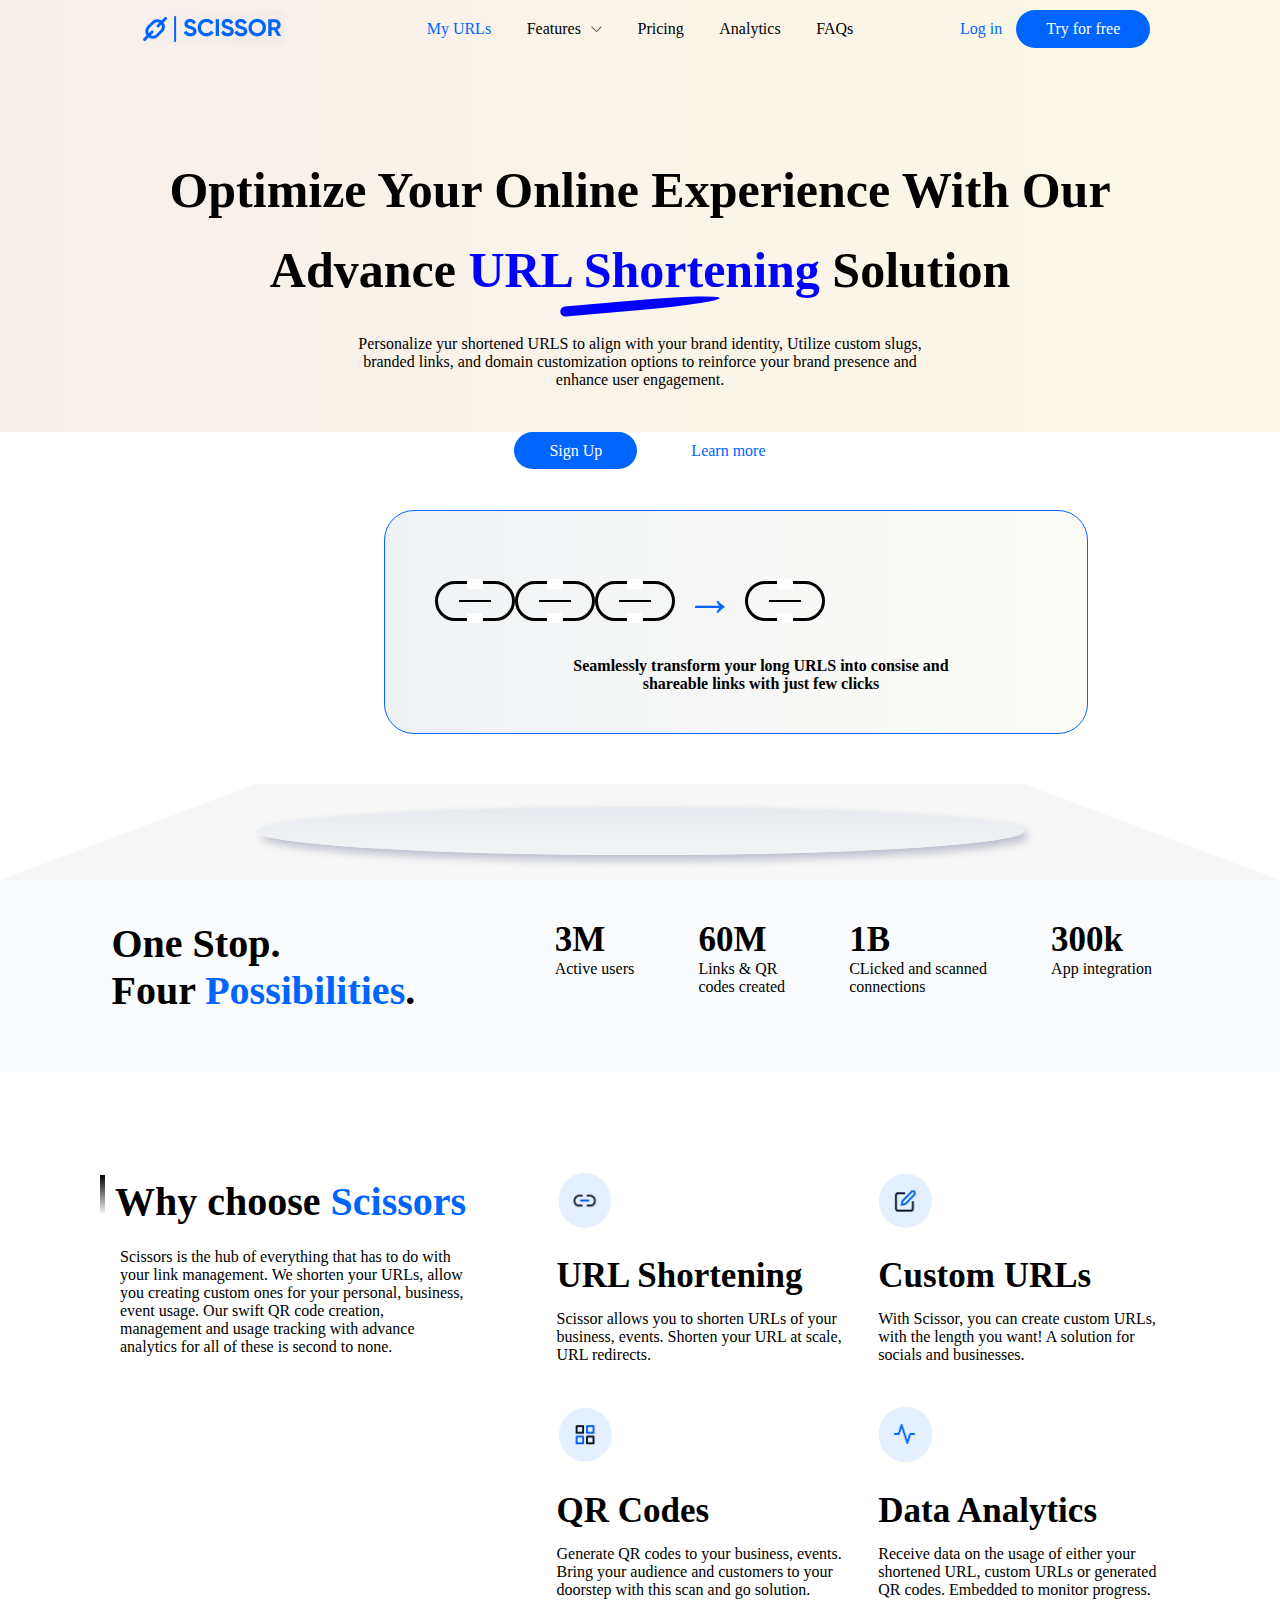
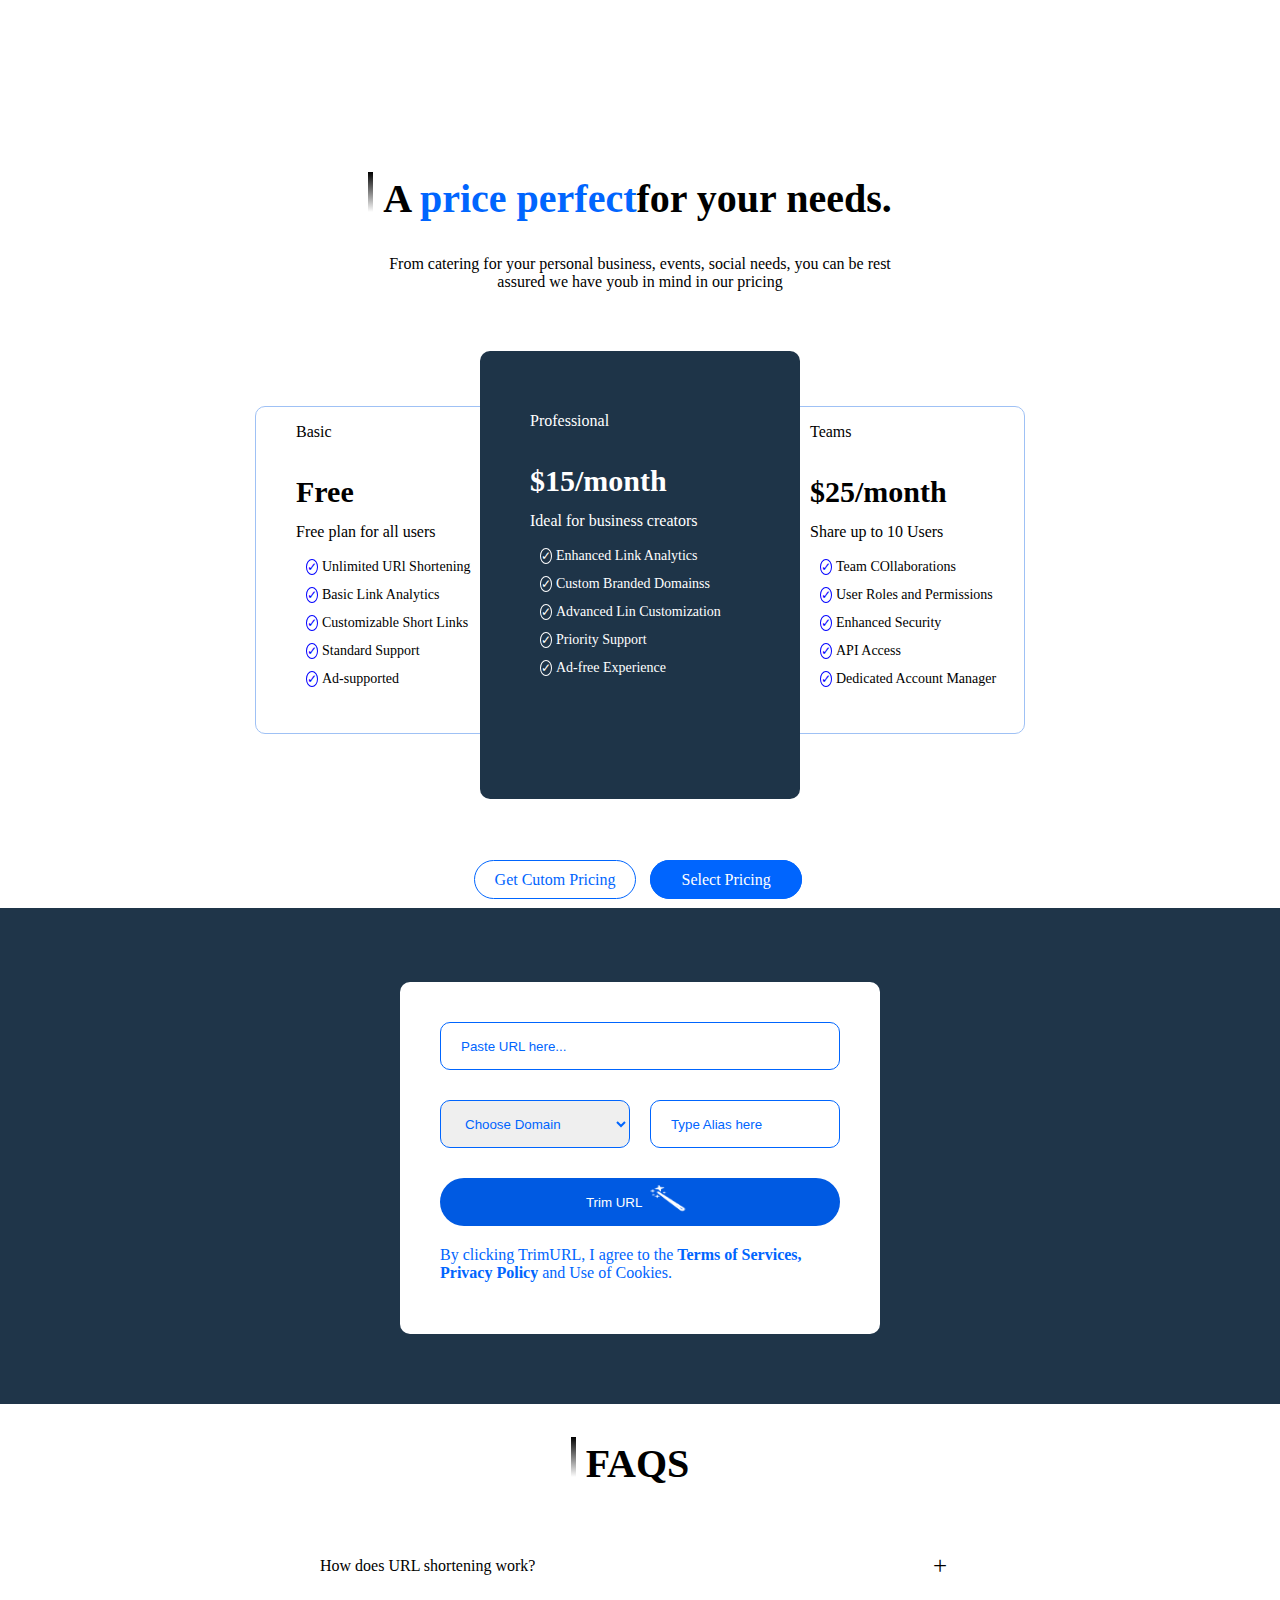
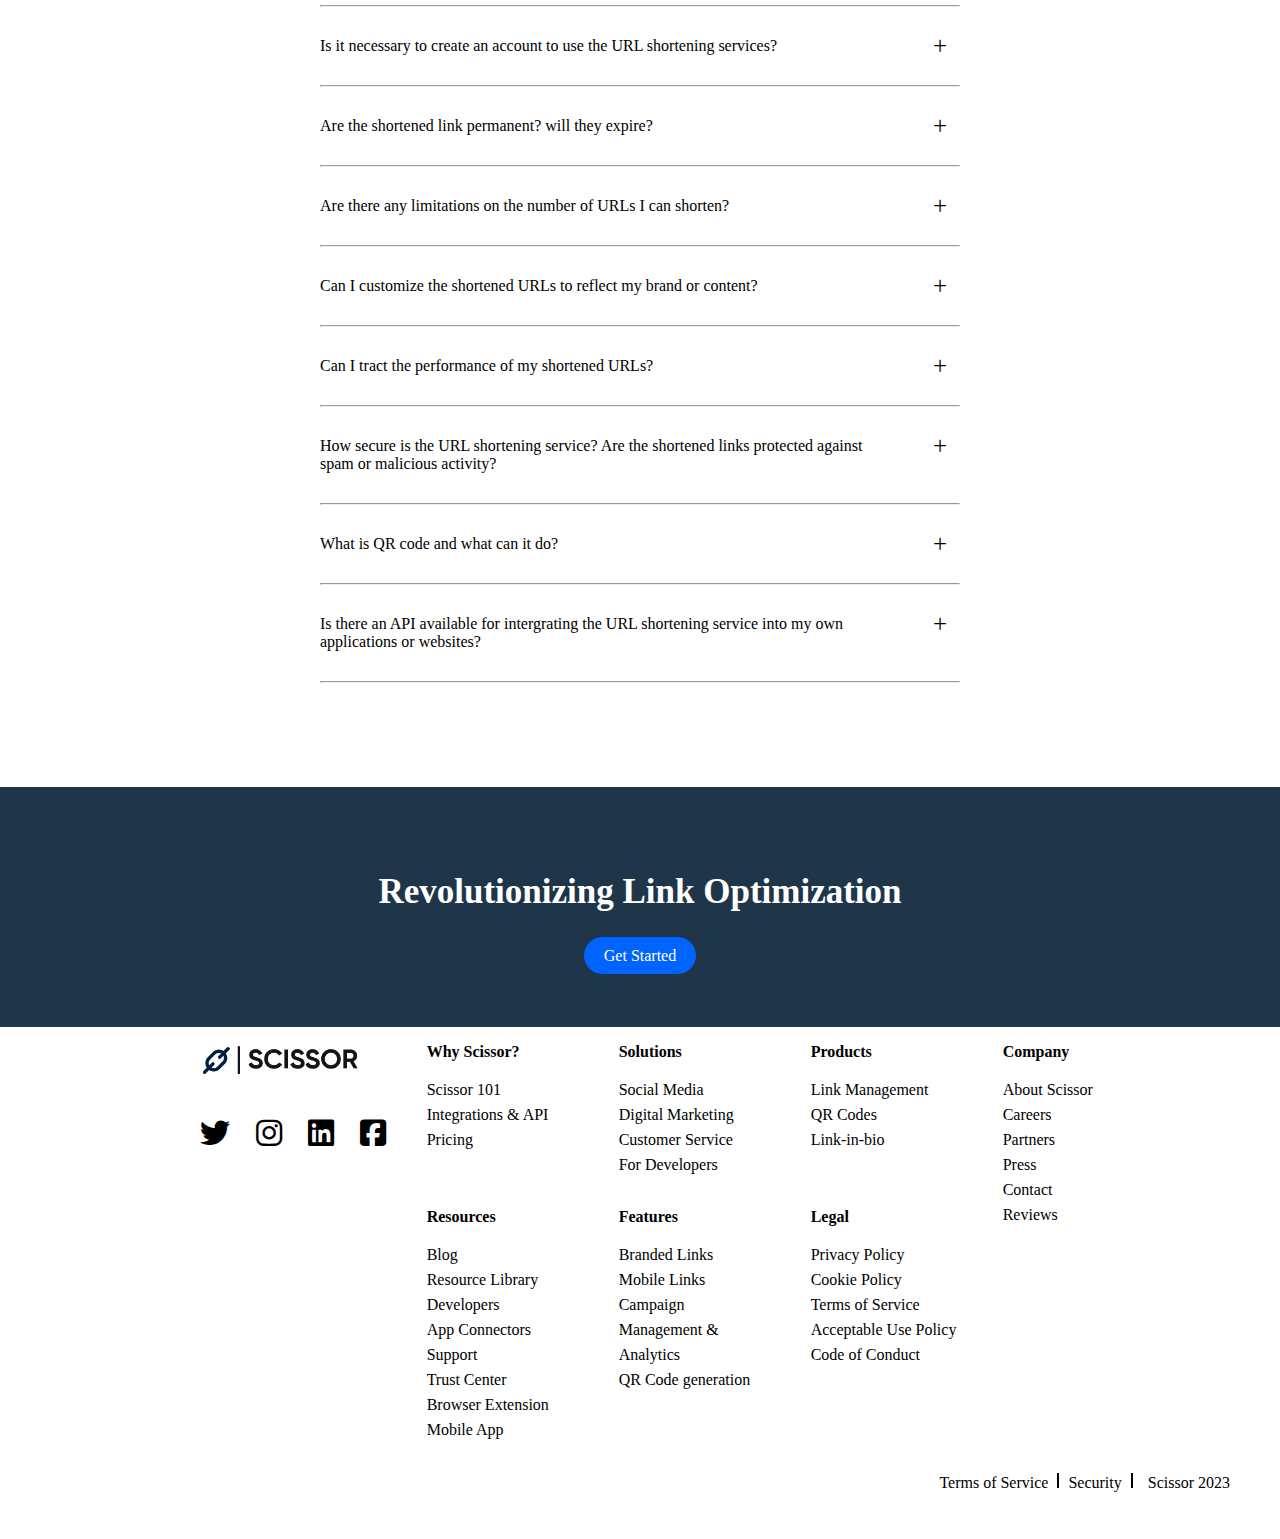
==== Assignment 6/index.html @ 3a5cfe68 "initial commit" ====
<!DOCTYPE html>
<html lang="en">
<head>
    <meta charset="UTF-8">
    <meta name="viewport" content="width=device-width, initial-scale=1.0">
    <link rel="stylesheet" href="style.css">
    <link rel="stylesheet" href="https://cdnjs.cloudflare.com/ajax/libs/font-awesome/6.7.2/css/all.min.css">
    <title>Assignment 6</title>
</head>
<body>
    <nav class="navMenu">
        <div>
            <img src="./images/logo.png" alt="">
        </div>
        <div>
            <a href="">My URLs</a>
            <details class="details">
                <summary class="summary1">Features</summary>
                <a href="">Feature 1</a>
                <a href="">Feature 2</a>
            </details>
            <a href="#price">Pricing</a>
            <a href="#analytics">Analytics</a>
            <a href="#faqs">FAQs</a>
        </div>
        <div>
            <a href="">Log in</a>
            <a href="">Try for free</a>
        </div>
    </nav>
    <div class="header">
        <P>
            Optimize your online experience with our
            <br>
            advance <span>URL shortening</span> solution
        </P>
        <p>
            Personalize yur shortened URLS to align with your brand identity, Utilize custom
            slugs, branded links, and domain customization options to reinforce your brand presence 
            and enhance user engagement.
        </p>
    </div>
    <div class="sign">
        <a href="">Sign up</a>
        <a href="">Learn more</a>
    </div>
    <div class="urlLink">
        <div class="chainContainer">
            <div class="chain"><span></span></div>
            <div class="chain"><span></span></div>
            <div class="chain"><span></span></div>
            <span class="arrow">→</span>
            <div class="chain"><span></span></div>
        </div>
        <p>
            Seamlessly transform your long URLS into consise and shareable links with just few clicks
        </p>
    </div>
    <div class="cubeContainer">
        <div class="oval"></div>
        <div class="topSurface"></div>
        <div class="frontSurface">
            <div class="stop">
                <p>
                    One Stop. 
                    <br>
                    Four <span>Possibilities</span>.
                </p>
            </div>
            <div class="flex">
                <div>
                    <span>3M</span>
                    <span>Active users</span>
                </div>
                <div>
                    <span>60M</span>
                    <span>
                        Links & QR 
                        <br>
                        codes created
                    </span>
                </div>
                <div>
                    <span>1B</span>
                    <span>
                        CLicked and scanned 
                        <br>
                        connections
                    </span>
                </div>
                <div>
                    <span>300k</span>
                    <span>App integration</span>
                </div>
            </div>
        </div>
    </div>
    <div class="choose">
        <div>
            <h2>Why choose <Span>Scissors</Span></h2>
            <p>
                Scissors is the hub of everything that has to do with your link management. 
                We shorten your URLs, allow you creating custom ones for your personal, business, event usage. 
                Our swift QR code creation, 
                management and usage tracking with advance analytics for all of these is second to none.
            </p>
        </div>
        <div>
            <div>
                <img src="./images/url.png" alt="">
                <h2>URL Shortening</h2>
                <p>
                    Scissor allows you to shorten URLs of your business, events. 
                    Shorten your URL at scale, URL redirects.
                </p>
            </div>
            <div>
                <img src="./images/custom.png" alt="">
                <h2>Custom URLs</h2>
                <p>
                    With Scissor, you can create custom URLs, with the length you want! 
                    A solution for socials and businesses.
                </p>
            </div>
            <div>
                <img src="./images/code.png" alt="">
                <h2>QR Codes</h2>
                <p>
                    Generate QR codes to your business, events. 
                    Bring your audience and customers to your doorstep with this scan and go solution.
                </p>
            </div>
            <div>
                <img src="./images/data.png" alt="">
                <h2>Data Analytics</h2>
                <p>
                    Receive data on the usage of either your shortened URL, custom URLs or generated QR codes. 
                    Embedded to monitor progress.
                </p>
            </div>
        </div>
    </div>
    <div id="price">
        <h2>A <span>price perfect</span>for your needs.</h2>
        <p>
            From catering for your personal business, events, social needs, you can be rest 
            assured we have youb in mind in our pricing
        </p>
        <div class="card">
            <div class="card1">
                <p>Basic</p>
                <p>Free</p>
                <p>Free plan for all users</p>
                <div>
                    <span>&check;</span>
                    <span>Unlimited URl Shortening</span>
                </div>
                <div>
                    <span>&check;</span>
                    <span>Basic Link Analytics</span>
                </div>
                <div>
                    <span>&check;</span>
                    <span>Customizable Short Links</span>
                </div>
                <div>
                    <span>&check;</span>
                    <span>Standard Support</span>
                </div>
                <div>
                    <span>&check;</span>
                    <span>Ad-supported</span>
                </div>
            </div>
            <div class="card2">
                <p>Professional</p>
                <p>$15/month</p>
                <p>Ideal for business creators</p>
                <div>
                    <span>&check;</span>
                    <span>Enhanced Link Analytics</span>
                </div>
                <div>
                    <span>&check;</span>
                    <span>Custom Branded Domainss</span>
                </div>
                <div>
                    <span>&check;</span>
                    <span>Advanced Lin Customization</span>
                </div>
                <div>
                    <span>&check;</span>
                    <span>Priority Support</span>
                </div>
                <div>
                    <span>&check;</span>
                    <span>Ad-free Experience</span>
                </div>
            </div>
            <div class="card3">
                <p>Teams</p>
                <p>$25/month</p>
                <p>Share up to 10 Users</p>
                <div>
                    <span>&check;</span>
                    <span>Team COllaborations</span>
                </div>
                <div>
                    <span>&check;</span>
                    <span>User Roles and Permissions</span>
                </div>
                <div>
                    <span>&check;</span>
                    <span>Enhanced Security</span>
                </div>
                <div>
                    <span>&check;</span>
                    <span>API Access</span>
                </div>
                <div>
                    <span>&check;</span>
                    <span>Dedicated Account Manager</span>
                </div>
            </div>
        </div>
        <div class="buttons">
            <a href="">Get Cutom Pricing</a>
            <a href="">Select Pricing</a>
        </div>
    </div>
    <div class="analytics" id="analytics">
        <form action="" method="post">
            <input type="text" placeholder="Paste URL here...">
            <div>
                <select name="choose" id="choose">
                    <option value="" selected disabled>Choose Domain</option>
                    <option value="">Basic</option>
                    <option value="">Professional</option>
                    <option value="">Teams</option>
                </select>
                <input type="text" placeholder="Type Alias here">
            </div>
            <button><span>Trim URL</span> &nbsp; <span><img src="./images/wand.png" alt="wand"></span></button>
            <p>
                By clicking TrimURL, I agree to the <span>Terms of Services, Privacy Policy</span> 
                and Use of Cookies.
            </p>
        </form>
    </div>
    <div id="faqs">
        <h2>FAQS</h2>
        <div class="accordion">
            <details>
                <summary class="sum1">How does URL shortening work?</summary>
                <p>
                    URL Shortening works by taking a long URL and creating a shorter, condensed version that 
                    redirects to the original URL. When a user clicks on the shortened link, they are 
                    redirected to the intended destination
                </p>
            </details>
            <hr>
            <details>
                <summary class="sum1">Is it necessary to create an account to use the URL shortening services?</summary>
                <p>
                    Lorem ipsum dolor sit amet consectetur adipisicing elit. Ipsum ipsa deleniti soluta omnis numquam quod? 
                    Dolorem consectetur, vitae quod, 
                    reprehenderit eum molestiae officia perferendis ducimus eos cum aspernatur repellat! 
                    Porro aliquid iure esse dolor consectetur natus autem laudantium ullam explicabo excepturi, 
                    doloribus accusamus modi facere voluptatem ut facilis? Maxime, ut!
                </p>
            </details>
            <hr>
            <details>
                <summary class="sum1">Are the shortened link permanent? will they expire?</summary>
                <p>
                    Lorem, ipsum dolor sit amet consectetur adipisicing elit. 
                    Soluta, velit ipsam labore omnis id at maiores voluptates neque esse sint architecto? 
                    Quibusdam neque aperiam molestiae similique quam temporibus eos illo.
                </p>
            </details>
            <hr>
            <details>
                <summary class="sum1">Are there any limitations on the number of URLs I can shorten?</summary>
                <p>
                    Lorem, ipsum dolor sit amet consectetur adipisicing elit. 
                    Soluta, velit ipsam labore omnis id at maiores voluptates neque esse sint architecto? 
                    Quibusdam neque aperiam molestiae similique quam temporibus eos illo.
                </p>
            </details>
            <hr>
            <details>
                <summary class="sum1">Can I customize the shortened URLs to reflect my brand or content?</summary>
                <p>
                    Lorem, ipsum dolor sit amet consectetur adipisicing elit. 
                    Soluta, velit ipsam labore omnis id at maiores voluptates neque esse sint architecto? 
                    Quibusdam neque aperiam molestiae similique quam temporibus eos illo.
                </p>
            </details>
            <hr>
            <details>
                <summary class="sum1">Can I tract the performance of my shortened URLs?</summary>
                <p>
                    Lorem, ipsum dolor sit amet consectetur adipisicing elit. 
                    Soluta, velit ipsam labore omnis id at maiores voluptates neque esse sint architecto? 
                    Quibusdam neque aperiam molestiae similique quam temporibus eos illo.
                </p>
            </details>
            <hr>
            <details>
                <summary class="sum2">
                    How secure is the URL shortening service? Are the shortened links 
                    protected against spam or malicious activity? 
                </summary>
                <p>
                    Lorem, ipsum dolor sit amet consectetur adipisicing elit. 
                    Soluta, velit ipsam labore omnis id at maiores voluptates neque esse sint architecto? 
                    Quibusdam neque aperiam molestiae similique quam temporibus eos illo.
                </p>
            </details>
            <hr>
            <details>
                <summary class="sum1">What is QR code and what can it do?</summary>
                <p>
                    Lorem, ipsum dolor sit amet consectetur adipisicing elit. 
                    Soluta, velit ipsam labore omnis id at maiores voluptates neque esse sint architecto? 
                    Quibusdam neque aperiam molestiae similique quam temporibus eos illo.
                </p>
            </details>
            <hr>
            <details>
                <summary class="sum2">
                    Is there an API available for intergrating the URL shortening service into my own
                    applications or websites?
                </summary>
                <p>
                    Lorem, ipsum dolor sit amet consectetur adipisicing elit. 
                    Soluta, velit ipsam labore omnis id at maiores voluptates neque esse sint architecto? 
                    Quibusdam neque aperiam molestiae similique quam temporibus eos illo.
                </p>
            </details>
            <hr>
        </div>
    </div>
    <div class="revolution">
        <p>Revolutionizing Link Optimization</p>
        <a href="">Get Started</a>
    </div>
    <div class="footer">
        <div>
            <div>
                <img src="./images/logo2.png" alt="">
                <div>
                    <i class="fa-brands fa-twitter"></i>
                    <i class="fa-brands fa-instagram"></i>
                    <i class="fa-brands fa-linkedin"></i>
                    <i class="fa-brands fa-square-facebook"></i>
                </div>
            </div>
            <div>
                <div>
                    <p>Why Scissor?</p>
                    <p>
                        Scissor 101 
                        <br>
                        Integrations & API 
                        <br>
                        Pricing 
                        <br>
                    </p>
                </div>
                <div>
                    <p>Solutions</p>
                    <p>
                        Social Media
                        <br>
                        Digital Marketing
                        <br>
                        Customer Service
                        <br>
                        For Developers
                    </p>
                </div>
                <div>
                    <p>Products</p>
                    <p>
                        Link Management
                        <br>
                        QR Codes
                        <br>
                        Link-in-bio
                    </p>
                </div>
                <div>
                    <p>Company</p>
                    <p>
                        About Scissor
                        <br>
                        Careers
                        <br>
                        Partners
                        <br>
                        Press
                        <br>
                        Contact
                        <br>
                        Reviews
                    </p>
                </div>
                <div>
                    <p>Resources</p>
                    <p>
                        Blog
                        <br>
                        Resource Library
                        <br>
                        Developers
                        <br>
                        App Connectors
                        <br>
                        Support
                        <br>
                        Trust Center
                        <br>
                        Browser Extension
                        <br>
                        Mobile App
                    </p>
                </div>
                <div>
                    <p>Features</p>
                    <p>
                        Branded Links
                        <br>
                        Mobile Links
                        <br>
                        Campaign
                        <br>
                        Management & <br>
                        Analytics
                        <br>
                        QR Code generation
                    </p>
                </div>
                <div>
                    <p>Legal</p>
                    <p>
                        Privacy Policy
                        <br>
                        Cookie Policy
                        <br>
                        Terms of Service
                        <br>
                        Acceptable Use Policy
                        <br>
                        Code of Conduct
                    </p>
                </div>
            </div>
        </div>
        <div>
            <p>Terms of Service <span></span> Security <span></span>Scissor 2023</p>
        </div>
    </div>
</body>
</html>
---- Assignment 6/style.css ----
*, *::before, *::after{
    box-sizing: border-box;
}
html{
    scroll-behavior: smooth;
}
body{
    margin: 0;
    padding: 0;
    font-family: roboto;
    background-color: #ffffff;
}
@font-face {
    font-family: roboto;
    src: url(/fonts/Roboto-Light.ttf);
}
.navMenu{
    display: grid;
    grid-template-columns: 1fr 1fr 1fr;
    justify-items: center;
    width: 100%;
    height: 5em;
    padding-top: 10px;
    background-image: linear-gradient(to right, #f7efec, #fbf8e5);
}
.navMenu>div:nth-child(2){
    display: flex;
    flex-direction: row;
    justify-content: space-between;
    width: 100%;
    height: 2em;
    padding-top: 10px;  
}
.navMenu>div:nth-child(2)>a{
    text-decoration: none;
    color: black;
}
.navMenu>div:nth-child(2)>a:first-child{
    color: #0065fe;
}
.details{
    overflow: scroll;
    -ms-overflow-style: none;
    scrollbar-width: none;
    cursor: pointer;
    height: inherit;
}
.details::-webkit-scrollbar{
    display: none;
}
.details[open]{
    height: 3.5em;
    transition: all 0.2s;
}
.summary1~a{
    display: block;
    color: black;
    text-decoration: none;
}
.summary1{
    list-style-type: none;
}
.summary1::after{
    content: "⌵";
    margin-left: 10px;
    font-size: 14px;
    position: relative;
    top: -2px;  
}
details[open]>.summary1::after{
    content: "˄";
    margin-left: 10px;
    font-size: 14px;
    position: relative;
    top: -2px;
}
.navMenu>div:last-child{
    width: 50%;
}
.navMenu>div:last-child>a{
    text-decoration: none;
    display: inline-block;
}
.navMenu>div:last-child>a:first-child{
    color: #0065fe;
    margin-right: 10px;
}
.navMenu>div:last-child>a:last-child{
    color: white;
    background-color: #0065fe;
    padding: 10px 30px;
    border-radius: 20px;
}
.header{
    width: 100%;
    height: 22em;
    padding: 20px;
    background-image: linear-gradient(to right, #f7efec, #fbf8e5);
}
.header>p:first-child{
    text-align: center;
    font-size: 50px;
    font-weight: bold;
    text-transform: capitalize;
    line-height: 80px;
    position: relative;
    height: 10rem;
}
.header>p:first-child>span{
    color: blue;
}
.header>p:first-child>span::after{
    display: inline-block;
    content: " ";
    position: absolute;
    bottom: 0;
    left: 50%;
    transform: translateX(-50%) rotate(-5deg);
    background-color: blue;
    width: 10rem;
    height: 10px;
    border-top-left-radius: 5px;
    border-bottom-left-radius: 5px;
    border-top-right-radius: 50%;
    border-bottom-right-radius: 50%;
}
.header>p:last-child{
    position: absolute;
    left: 50%;
    transform: translateX(-50%);
    text-align: center;
    width: 45%;
    margin-top: -25px;
}
.sign{
    width: 100%;
    text-align: center;
    margin-top: 10px;
    margin-bottom: 50px;
}
.sign>a:first-child{
    background-color: #0065fe;
    color: white;
    text-decoration: none;
    text-transform: capitalize;
    padding: 10px 35px;
    border-radius: 50px;
    margin-right: 50px;
}
.sign>a:last-child{
    color: #0065fe;
    text-decoration: none;
}
.urlLink{
    width:55%;
    height: 14em;
    position: relative;
    left: 30%;
    border: solid 1px #0065fe;
    border-radius: 30px;
    padding: 70px 0 0 50px;
    background-image: linear-gradient(to right, #eff2f5, #fdfcf7);
}
.chainContainer{
    display: flex;
    margin-bottom: 30px;
}
.chain{
    width: 5rem;
    height: 40px;
    border: 3px solid black;
    border-radius: 50px;
    position: relative;
    display: flex;
    align-items: center;
    justify-content: center;
}
.chain::before,
.chain::after {
    content: "";
    position: absolute;
    width: 16px;
    height: 10px;
    background: white;
}
.chain::before{ 
    top: -5px; 
} 
.chain::after{ 
    bottom: -5px; 
}
.chain>span{
    display: inline-block;
    width: 2rem;
    height: 2px;
    background-color: black;
}
.arrow{
    font-size: 50px;
    color: #0065fe;
    margin: -12px 10px 0 10px;
}
.urlLink>p{
    text-align: center;
    font-weight: bold;
    width: 60%;
    position: relative;
    left: 50%;
    transform: translate(-50%);
}
.cubeContainer{
    width: 100%;
    height: 18em;
    margin-top: 50px;
    position: relative;
}
.oval{
    width: 60%;
    height: 3rem;
    background-image: linear-gradient(to bottom, #e6ebf0, #f3f4f5);
    border-radius: 50%;
    box-shadow: 5px 5px 10px #b7bbca;
    position: absolute;
    top: 8%;
    left: 50%;
    transform: translateX(-50%);
    z-index: 1;
}
.topSurface{
    width: 100%;
    height: 6rem;
    background-color: #f8f7f7;
    clip-path: polygon(20% 0%, 80% 0%, 100% 100%, 0% 100%);
}
.frontSurface{
    display: grid;
    grid-template-columns: 1fr 2fr;
    width: 100%;
    height: 12rem;
    background-color: #f9fbfd;
    justify-items: center;
}
.frontSurface>.stop>p{
    font-size: 40px;
    font-weight: bold;
    padding-left: 100px;
}
.frontSurface>.stop>p>span{
    color: #0065fe;
}
.frontSurface>.flex{
    display: flex;
    flex-direction: row;
    justify-content: space-between;
    width: 70%;
    padding-top: 40px;
}
.frontSurface>.flex>div>span{
    display: block;
}
.frontSurface>.flex>div>span:first-child{
    font-size: 35px;
    font-weight: bold;
}
.choose{
    display: grid;
    grid-template-columns: 1fr 1.3fr;
    width: 100%;
    height: 30em;
    margin-top: 70px;
}
.choose>div:first-child{
    padding-left: 120px;
}
.choose>div:first-child>h2{
    font-size: 40px;
    font-weight: bold;
    line-height: 10px;
}
.choose>div:first-child>h2::before{
    display: inline-block;
    content: " ";
    background-image: linear-gradient(to bottom, rgb(0, 0, 0), rgb(255, 255, 255));
    height: 40px;
    width: 5px;
    margin-left: -20px;
    margin-right: 10px;
}
.choose>div:first-child>h2>span{
    color: #0065fe;
}
.choose>div:first-child>p{
    width: 80%;
}
.choose>div:last-child{
    display: grid;
    grid-template-columns: 1fr 1fr;
    grid-gap: 20px;
    padding-right: 100px;
    padding-top: 30px;
}
.choose>div:last-child>div>img{
    height: 3.5em;
    width: 3.5em;
    border-radius: 100%;
    margin-bottom: 10px;
}
.choose>div:last-child>div>h2{
    font-size: 35px;
    line-height: 10px;
}
#price{
    width: 100%;
    height: 46em;
    margin-top: 150px;
}
#price>h2{
    text-align: center;
    font-size: 40px;
    font-weight: bold;
}
#price>h2::before{
    display: inline-block;
    content: " ";
    background-image: linear-gradient(to bottom, rgb(0, 0, 0), rgb(255, 255, 255));
    height: 40px;
    width: 5px;
    margin-left: -20px;
    margin-right: 10px;
}
#price>h2>span{
    color: #0065fe;
}
#price>p{
    text-align: center;
    width: 40%;
    position: relative;
    left: 50%;
    transform: translateX(-50%);
    margin-bottom: 60px;
}
#price>.card{
    display: flex;
    flex-direction: row;
    position: relative;
    left: 15%;
    width: 70%;
    height: 30em;
}
.card1,.card3{
    height: 20.5em;
    width: 16em;
    padding-left: 40px;
    position: absolute;
    top: 55px;
    border: solid 1px #9fc1f5;
    border-radius: 10px;
}
.card1{
    left: 63px;
}
.card3{
    right: 63px;
}
.card2{
    height: 28em;
    width: 20em;
    background-color: #1e3448;
    color: white;
    padding: 45px 0 0 50px;
    border-radius: 10px;
    position: absolute;
    left: 50%;
    transform: translateX(-50%);
    z-index: 1;
}
.card1>p:first-child,.card2>p:first-child,.card3>p:first-child{
    margin-bottom: 50px;
}
.card1>p:nth-child(2),.card2>p:nth-child(2),.card3>p:nth-child(2){
    font-size: 30px;
    font-weight: bold;
    line-height: 2px;
}
.card1>div,.card2>div,.card3>div{
    margin: 10px;
}
.card1>div>span:first-child,.card3>div>span:first-child{
    height: 1.5rem;
    width: 1.5rem;
    font-size: 12px;
    color: blue;
    border: solid 1px blue;
    border-radius: 100%; 
}
.card2>div>span:first-child{
    height: 1.5rem;
    width: 1.5rem;
    font-size: 12px;
    color: white;
    border: solid 1px white;
    border-radius: 100%; 
}
.card1>div>span:last-child,.card2>div>span:last-child,.card3>div>span:last-child{
    font-size: 14px;
}
#price>.buttons{
    width: 50%;
    height: 3em;
    padding-top: 20px;
    position: relative;
    left: 50%;
    transform: translateX(-50%);
    margin-top: 20px;
}
#price>.buttons>a{
    position: relative;
    left: 24%;
}
#price>.buttons>a:first-child{
    text-decoration: none;
    padding: 10px 20px;
    border: solid 1px #0065fe;
    border-radius: 30px;
    margin-right: 10px;
    color: #0065fe;
}
#price>.buttons>a:last-child{
    text-decoration: none;
    padding: 10px 30px;
    border: solid 1px #0065fe;
    border-radius: 30px;
    background-color: #0065fe;
    color: white;
}
.analytics{
    width: 100%;
    height: 31em;
    background-color: #1f3549;
}
.analytics>form{
    width: 30rem;
    height: 22rem;
    background-color: white;
    padding: 40px;
    position: relative;
    top: 15%;
    left: 50%;
    transform: translateX(-50%);
    border-radius: 10px;
}
::placeholder{
    color: #0065fe;
}
.analytics>form>input{
    width: 100%;
    height: 3rem;
    border: solid 1px #0065fe;
    border-radius: 10px;
    padding-left: 20px;
}
.analytics>form>div{
    display: flex;
    gap: 20px;
    margin: 30px 0;
}
.analytics>form>div>select,.analytics>form>div>input{
    width: 50%;
    height: 3rem;
    border: solid 1px #0065fe;
    border-radius: 10px;
    padding-left: 20px;
    color: #0065fe;
} 
.analytics>form>button{
    width: 100%;
    height: 3rem;
    background-color: #005ae2;
    color: white;
    display: flex;
    align-items: center;
    justify-content: center;
    border: none;
    border-radius: 30px;
    cursor: pointer;
    margin-bottom:20px;
}
.analytics>form>button>span:last-child>img{
    height: 2rem;
    width: 3rem;
}
.analytics>form>p{
    color: #0065fe;
}
.analytics>form>p>span{
    font-weight: bold;
}
#faqs{
    width: 100%;
    height: 50em;
}
#faqs>h2{
    text-align: center;
    font-size: 40px;
    margin-bottom: 70px;
}
#faqs>h2::before{
    display: inline-block;
    content: " ";
    background-image: linear-gradient(to bottom, rgb(0, 0, 0), rgb(255, 255, 255));
    height: 40px;
    width: 5px;
    margin-left: -20px;
    margin-right: 10px;
}
.accordion{
    width: 50%;
    height: 30rem;
    position: relative;
    left: 50%;
    transform: translateX(-50%);
}
 .accordion>details{
    margin: 30px 0;
 }
 .accordion>details>summary{
    list-style-type: none;
    cursor: pointer;
    width: 90%;
 }
 .sum1::after{
    content: "+";
    display: inline-block;
    position: absolute;
    right: 2%;
    font-size: 25px;
    margin-top: -5px;
 }
 .sum2::before{
    content: "+";
    display: inline-block;
    position: absolute;
    right: 2%;
    font-size: 25px;
    margin-top: -5px;
 }
 .accordion>details[open]>.sum1::after{
    content: "-";
    display: inline-block;
    position: absolute;
    right: 2%;
    font-size: 50px;
    margin-top: -22px;
 }
 .accordion>details[open]>.sum2::before{
    content: "-";
    display: inline-block;
    position: absolute;
    right: 2%;
    font-size: 50px;
    margin-top: -22px;
 }
 .revolution{
    width: 100%;
    height: 15em;
    background-color: #1f3549;
    text-align: center;
    margin-top: 150px;
    padding-top: 50px;
 }
 .revolution>p{
    color: white;
    font-size: 35px;
    font-weight: bold;
 }
 .revolution>a{
    padding: 10px 20px;
    background-color: #0065fe;
    color: white;
    text-decoration: none;
    border-radius: 20px;
 }
 .footer{
    width: 100%;
    height: 32em;
 }
 .footer>div:first-child{
    display: grid;
    grid-template-columns: 1fr 2fr;
 }
 .footer>div>div:first-child{
    padding: 15px 0 0 200px;
 }
 .footer>div>div:first-child>img{
    height: 2em;
    width: 10em;
    margin-bottom: 40px;
 }
 .footer>div>div:first-child>div>i{
    font-size: 30px;
    margin: 0 22px 0 0;
 }
 .footer>div>div:last-child{
    display: grid;
    grid-template-columns: repeat(4, 1fr);
    height: 30rem;
    width: 90%;
 }
 .footer>div>div:last-child>div:nth-child(5),.footer>div>div:last-child>div:nth-child(6),.footer>div>div:last-child>div:nth-child(7){
    margin-top: -100px;
 }
 .footer>div>div:last-child>div>p:first-child{
    font-weight: bold;
 }
 .footer>div>div:last-child>div>p:last-child{
    line-height: 25px;
 }
 .footer>div:last-child{
    width: 100%;
    text-align: right;
    padding-right: 50px;
    margin-top: -50px;
 }
 .footer>div:last-child>p>span{
    display: inline-block;
    height: 15px;
    width: 2px;
    background-color: black;
    margin: 0 5px;
 }
 .footer>div:last-child>p>span:last-child{
    margin-right: 15px;
 }
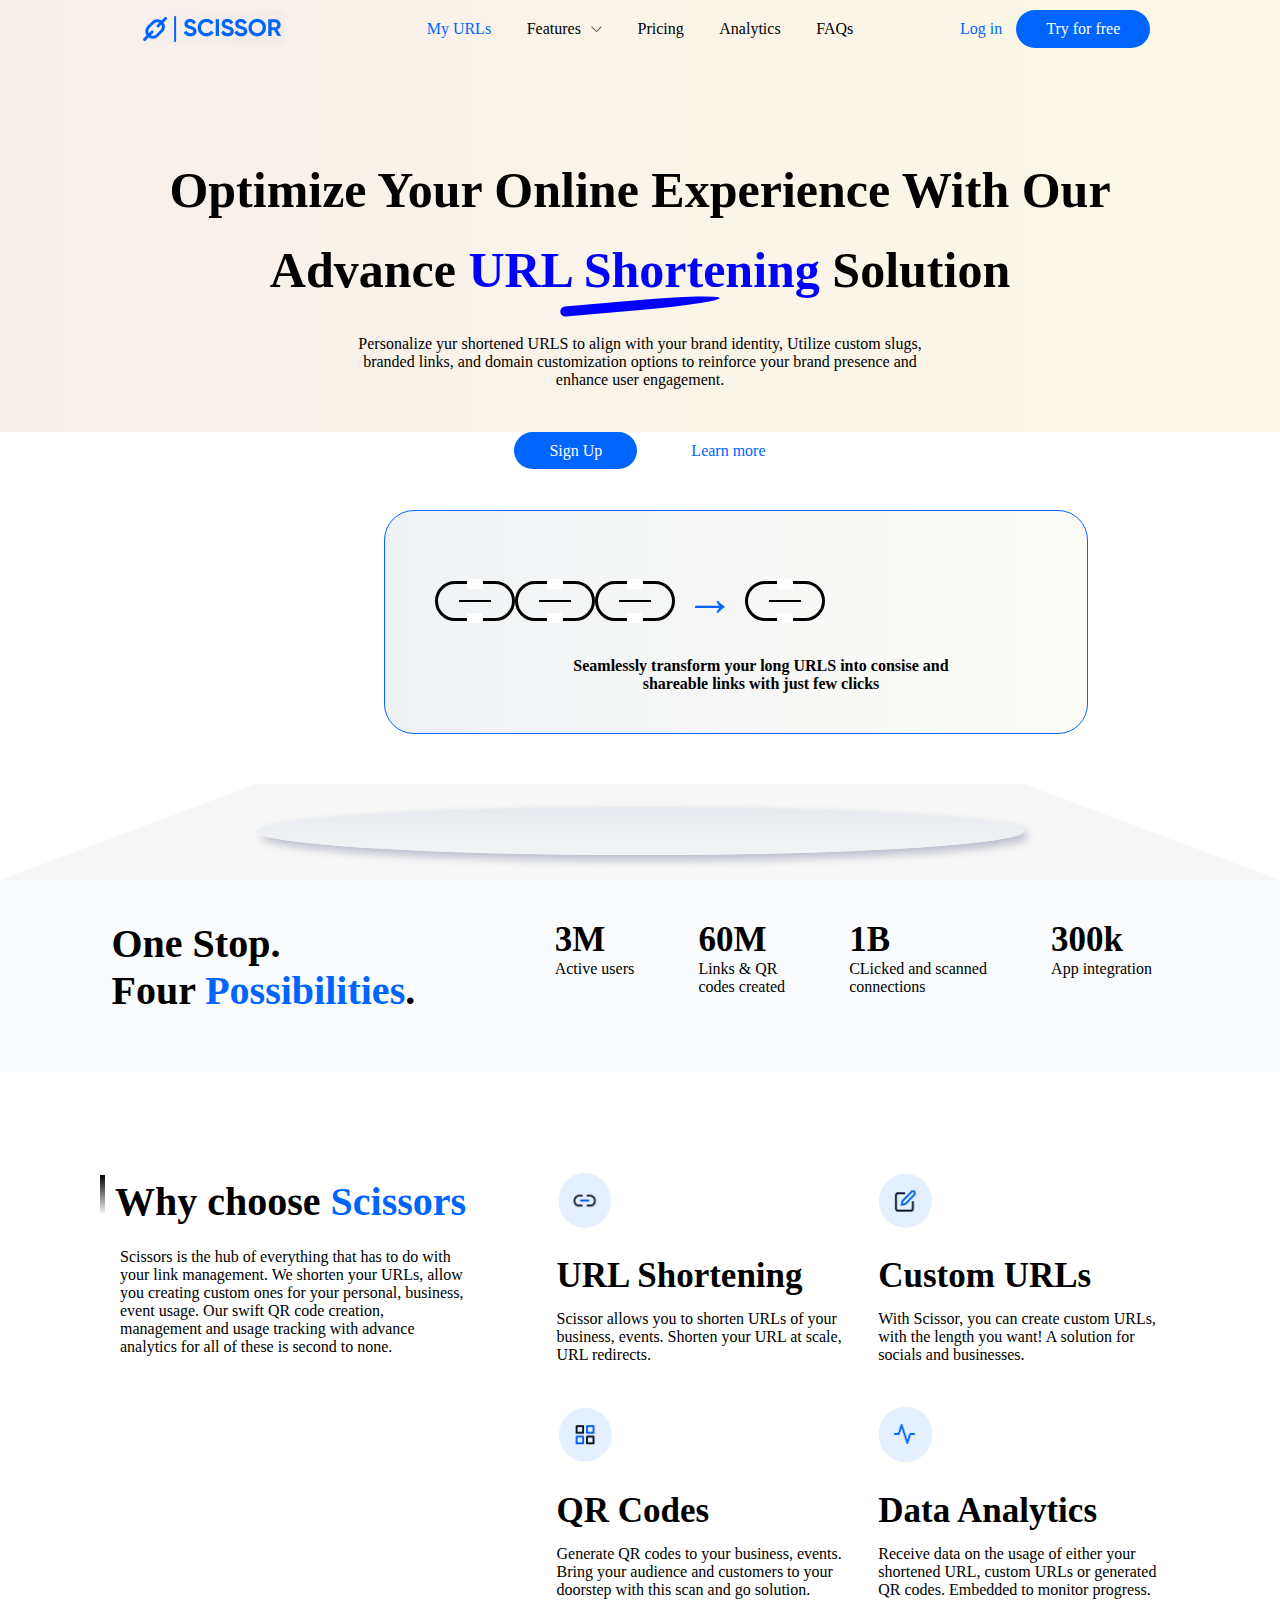
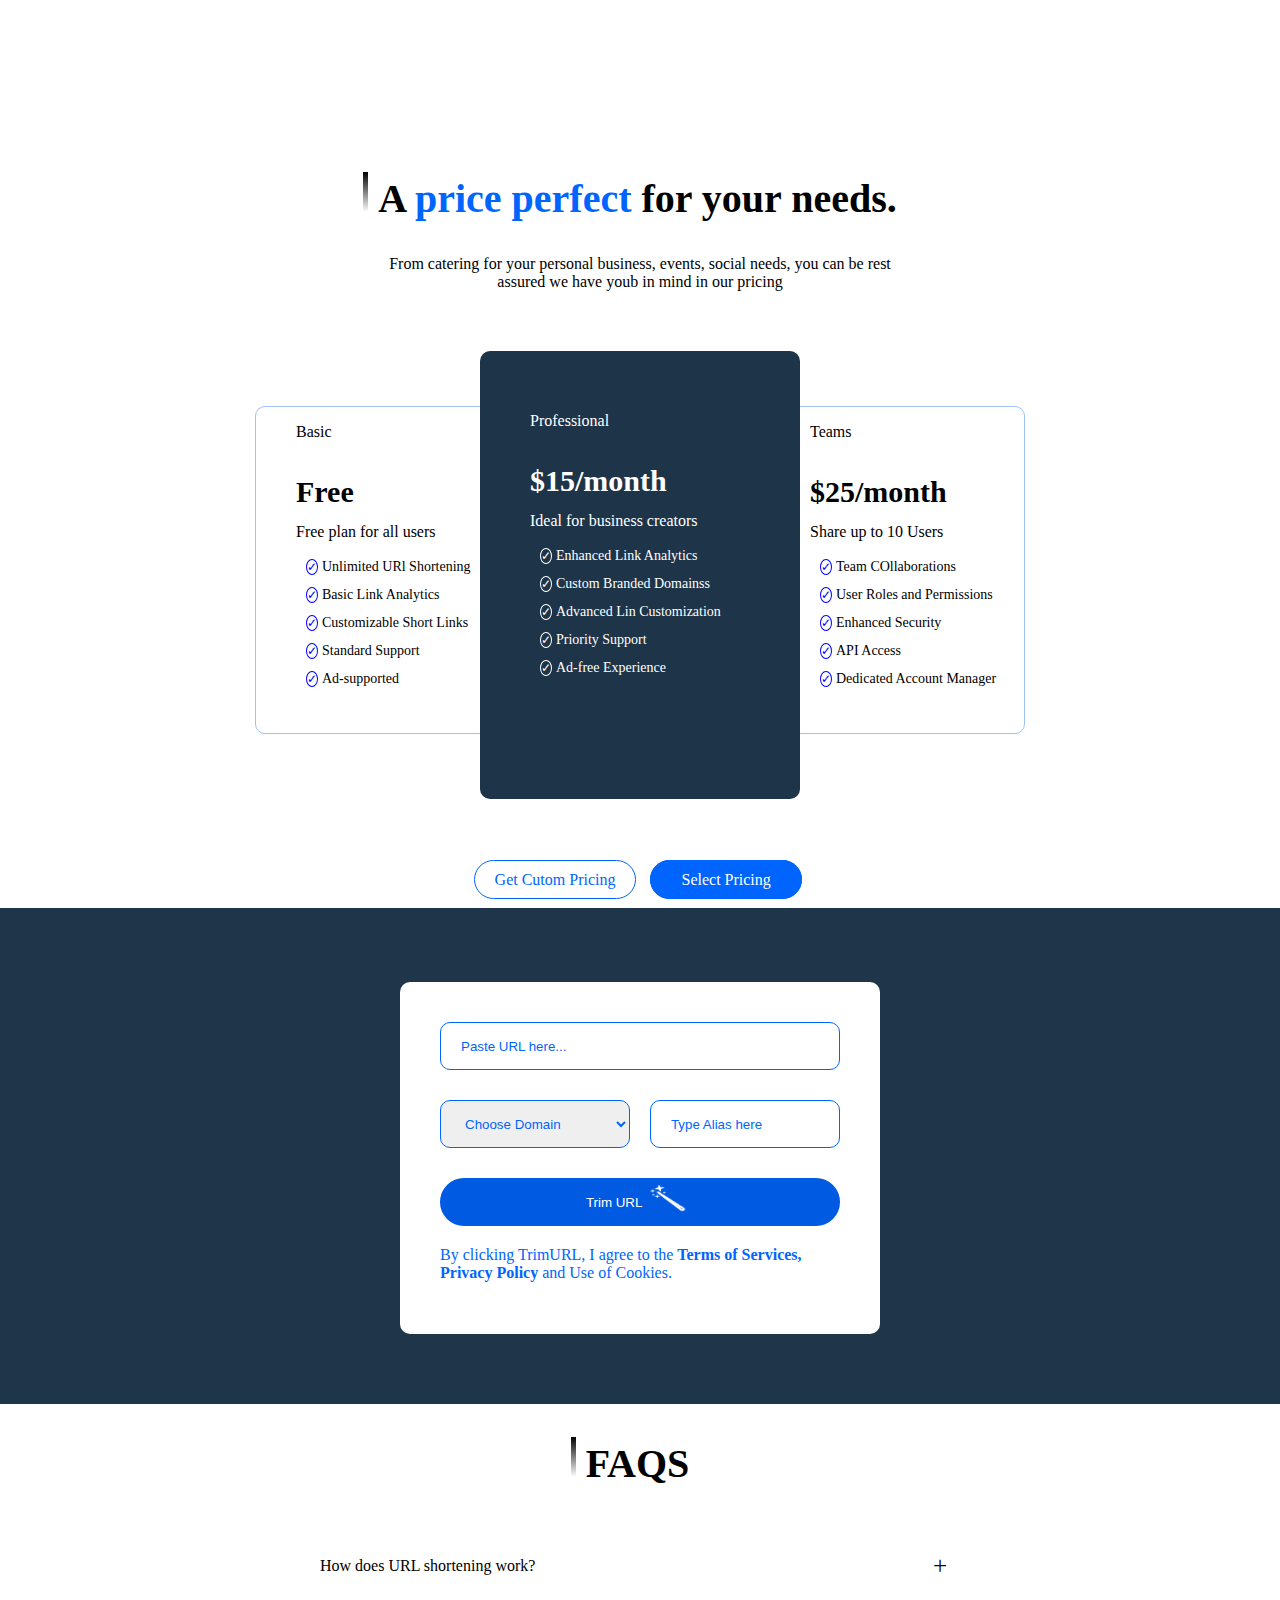
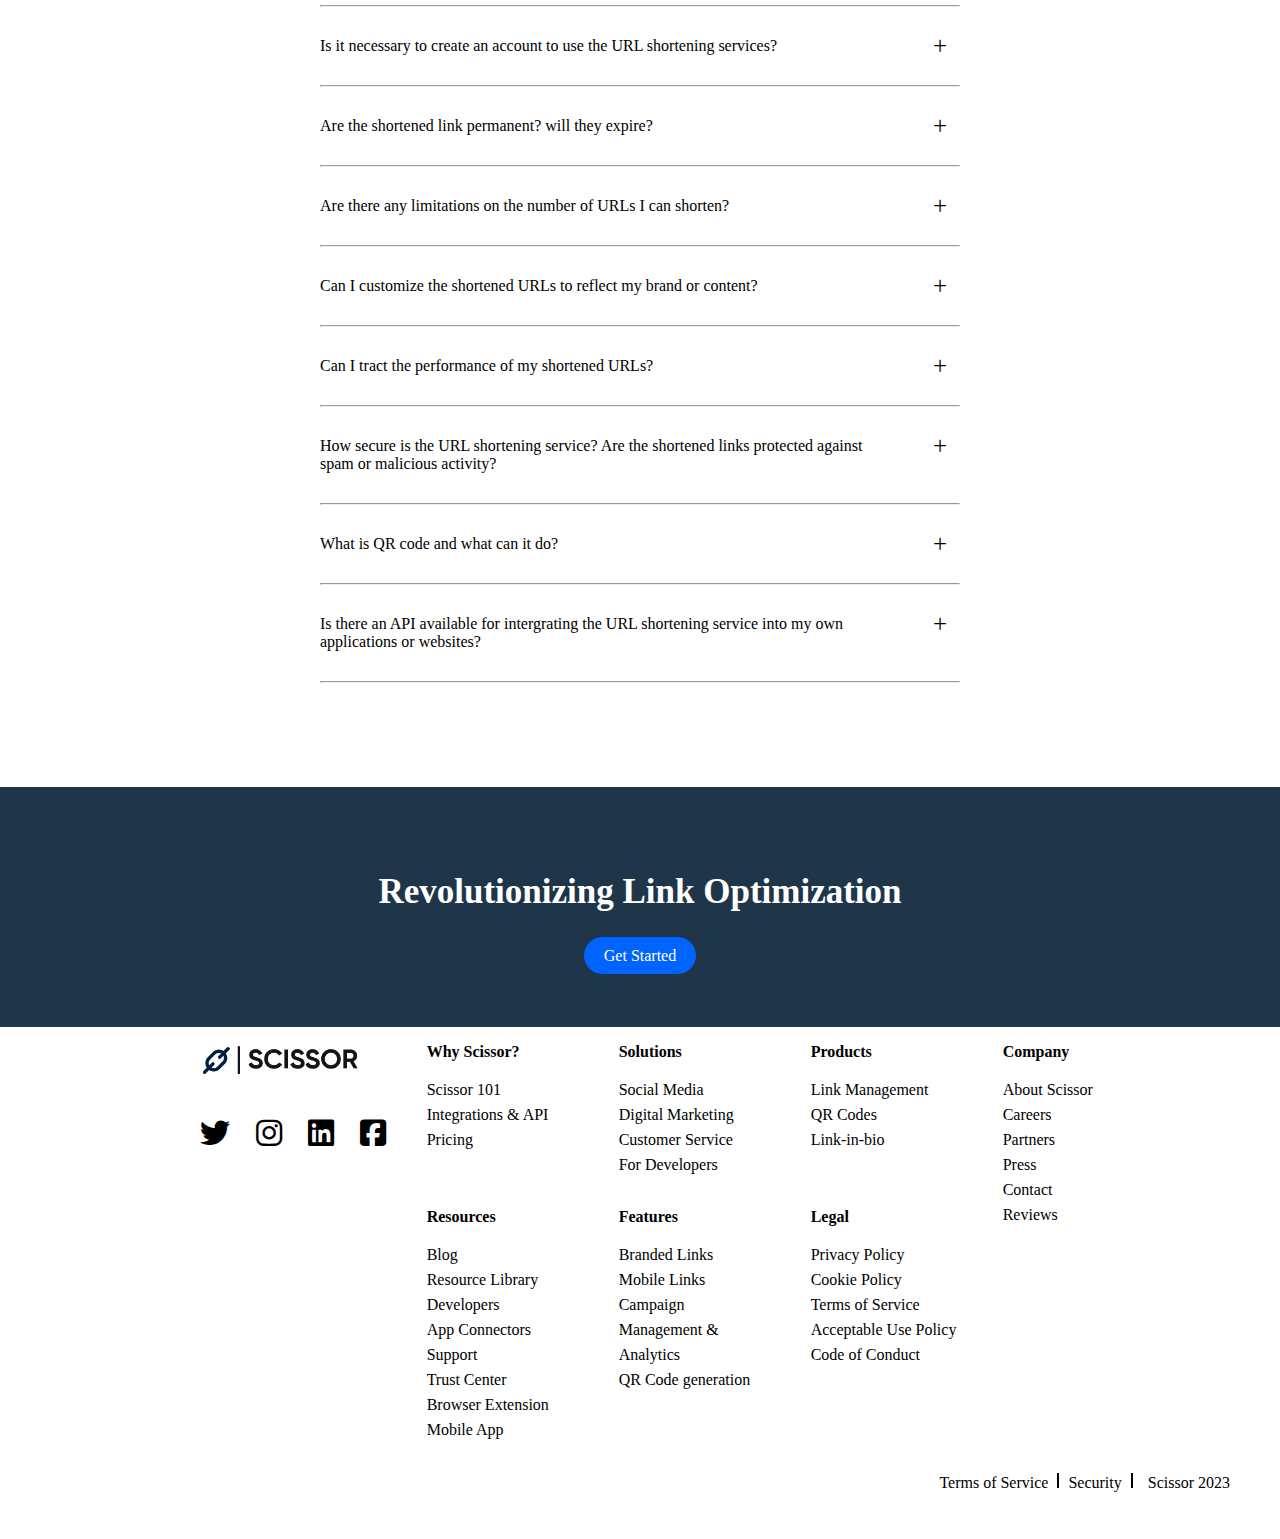
==== commit 593427e1: "edited2" ====
--- a/Assignment 6/index.html
+++ b/Assignment 6/index.html
@@ -141,7 +141,7 @@
         </div>
     </div>
     <div id="price">
-        <h2>A <span>price perfect</span>for your needs.</h2>
+        <h2>A <span>price perfect</span> for your needs.</h2>
         <p>
             From catering for your personal business, events, social needs, you can be rest 
             assured we have youb in mind in our pricing
